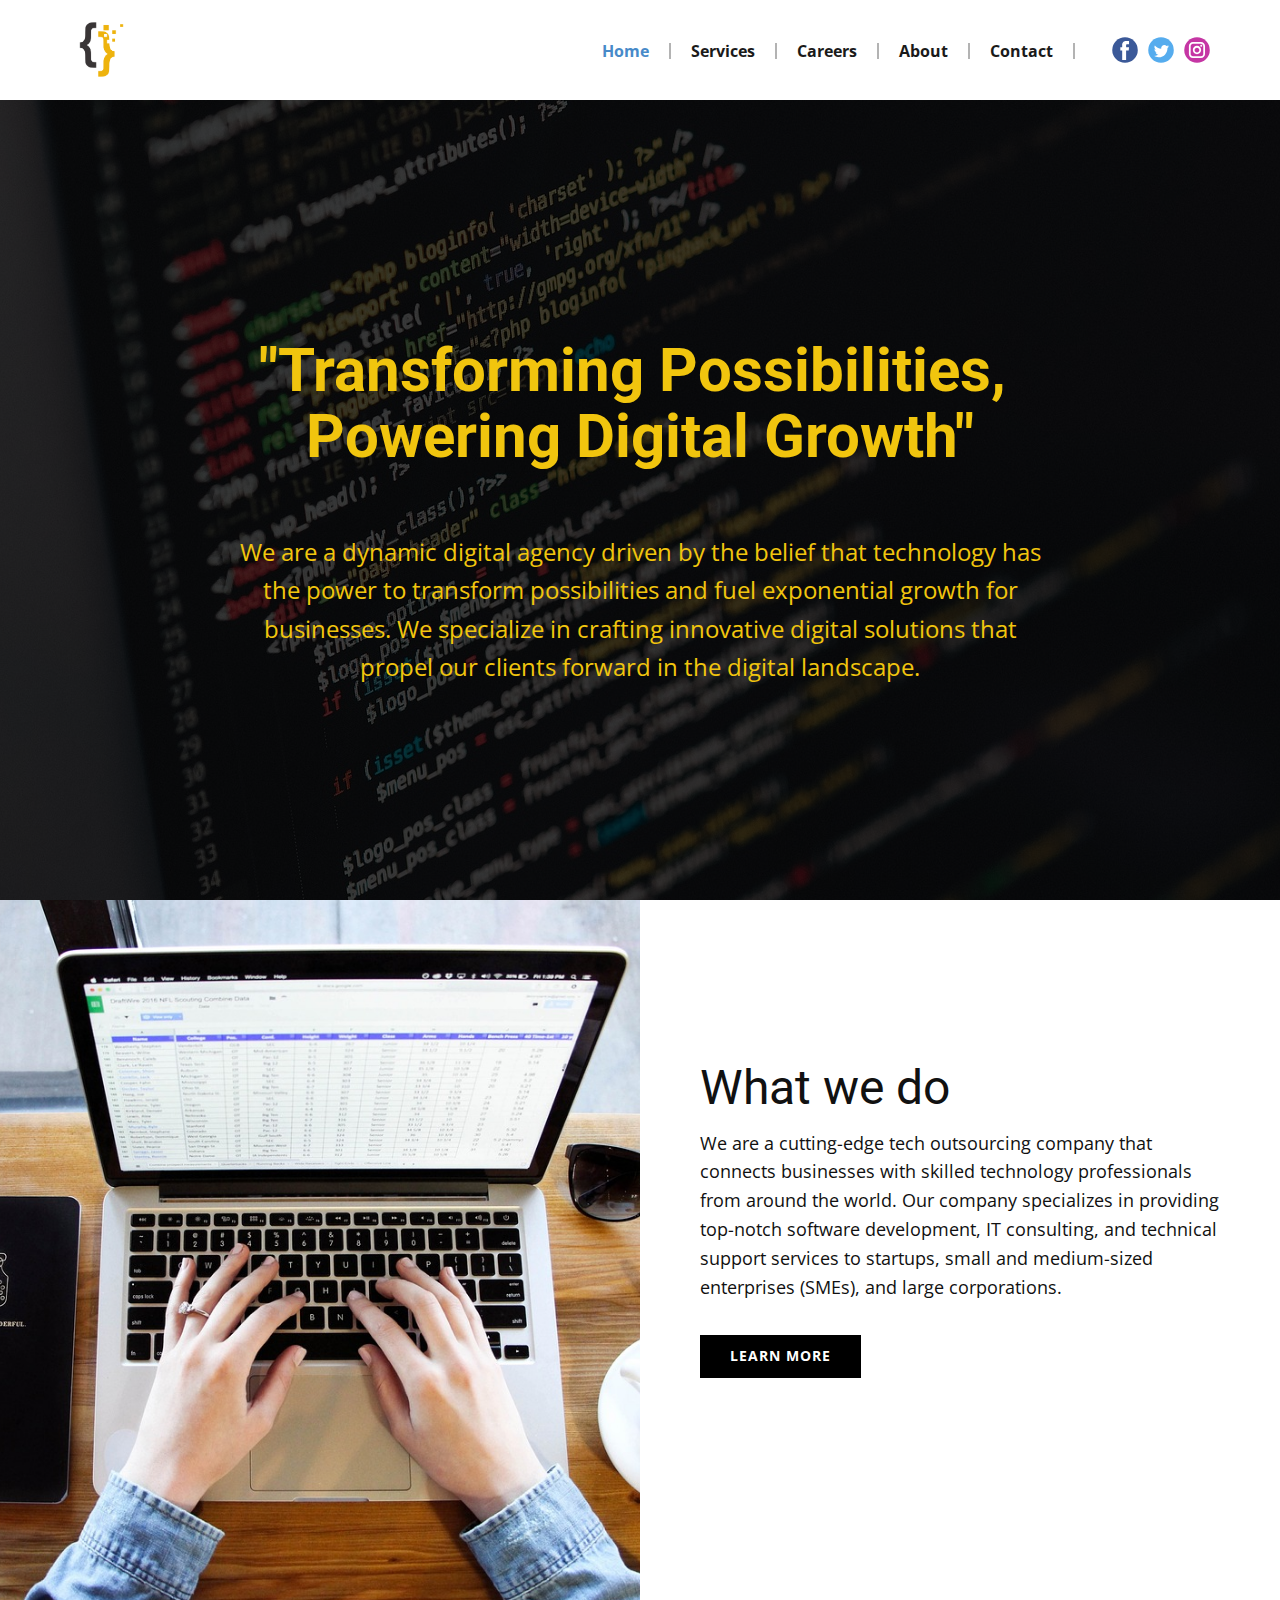
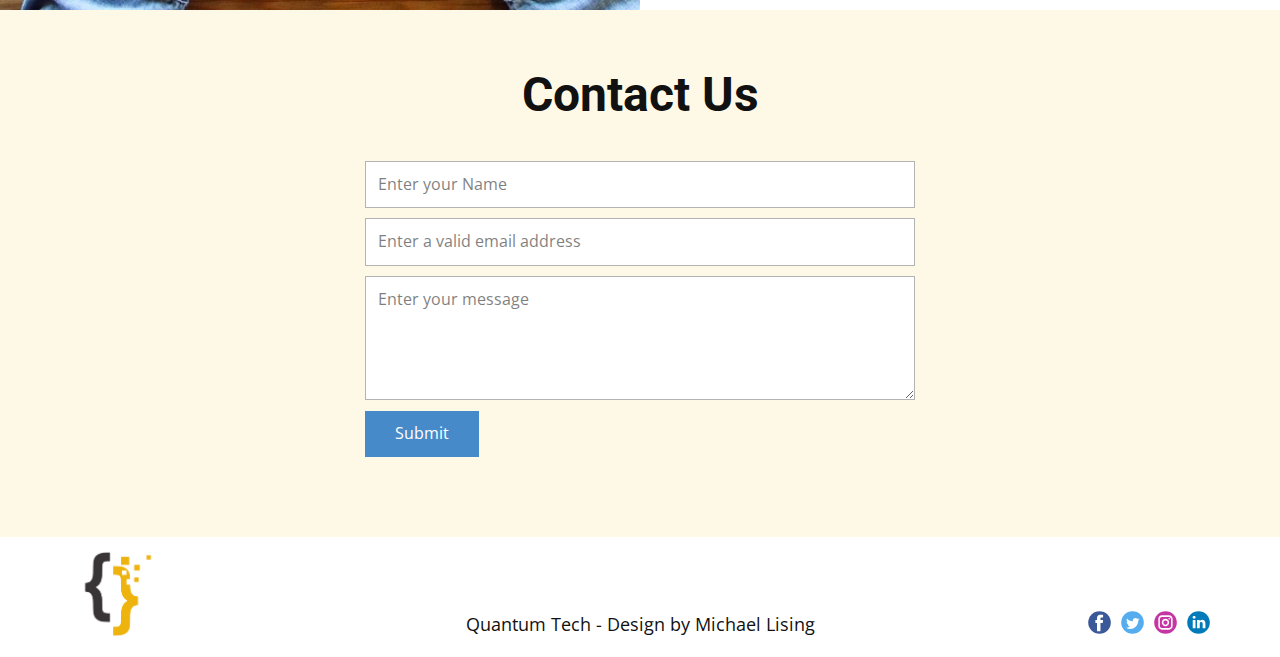
==== index.html @ d97027e6 "new file:   Services.html" ====
<!DOCTYPE html>
<html style="font-size: 16px;" lang="en"><head>
    <meta name="viewport" content="width=device-width, initial-scale=1.0">
    <meta charset="utf-8">
    <meta name="keywords" content="Portfolio">
    <meta name="description" content="​">
    <title>Home</title>
    <link rel="stylesheet" href="style.css" media="screen">
<link rel="stylesheet" href="Home.css" media="screen">
    <script class="u-script" type="text/javascript" src="jquery.js" defer=""></script>
    <script class="u-script" type="text/javascript" src="style.js" defer=""></script>
    <meta name="referrer" content="origin">
    <link id="u-theme-google-font" rel="stylesheet" href="https://fonts.googleapis.com/css?family=Roboto:100,100i,300,300i,400,400i,500,500i,700,700i,900,900i|Open+Sans:300,300i,400,400i,500,500i,600,600i,700,700i,800,800i">
    
    
    
    
    <script type="application/ld+json">{
		"@context": "http://schema.org",
		"@type": "Organization",
		"name": "",
		"logo": "images/QUANTUMTECHLOGO.png",
		"sameAs": []
}</script>
    <meta name="theme-color" content="#478ac9">
    <meta property="og:title" content="Home">
    <meta property="og:description" content="​">
    <meta property="og:type" content="website">
  <meta data-intl-tel-input-cdn-path="intlTelInput/"></head>
  <body data-home-page="Home.html" data-home-page-title="Home" class="u-body u-xl-mode" data-lang="en"><header class="u-align-center-sm u-align-center-xs u-clearfix u-header u-white u-header" id="sec-8bde"><div class="u-clearfix u-sheet u-sheet-1">
        <a href="#" class="u-image u-logo u-image-1" data-image-width="1563" data-image-height="1563">
          <img src="images/QUANTUMTECHLOGO.png" class="u-logo-image u-logo-image-1">
        </a>
        <div class="u-social-icons u-spacing-10 u-social-icons-1">
          <a class="u-social-url" title="facebook" target="_blank" href=""><span class="u-icon u-social-facebook u-social-icon u-icon-1"><svg class="u-svg-link" preserveAspectRatio="xMidYMin slice" viewBox="0 0 112 112" style=""><use xmlns:xlink="http://www.w3.org/1999/xlink" xlink:href="#svg-7f2d"></use></svg><svg class="u-svg-content" viewBox="0 0 112 112" x="0" y="0" id="svg-7f2d"><circle fill="currentColor" cx="56.1" cy="56.1" r="55"></circle><path fill="#FFFFFF" d="M73.5,31.6h-9.1c-1.4,0-3.6,0.8-3.6,3.9v8.5h12.6L72,58.3H60.8v40.8H43.9V58.3h-8V43.9h8v-9.2
      c0-6.7,3.1-17,17-17h12.5v13.9H73.5z"></path></svg></span>
          </a>
          <a class="u-social-url" title="twitter" target="_blank" href=""><span class="u-icon u-social-icon u-social-twitter u-icon-2"><svg class="u-svg-link" preserveAspectRatio="xMidYMin slice" viewBox="0 0 112 112" style=""><use xmlns:xlink="http://www.w3.org/1999/xlink" xlink:href="#svg-eabf"></use></svg><svg class="u-svg-content" viewBox="0 0 112 112" x="0" y="0" id="svg-eabf"><circle fill="currentColor" class="st0" cx="56.1" cy="56.1" r="55"></circle><path fill="#FFFFFF" d="M83.8,47.3c0,0.6,0,1.2,0,1.7c0,17.7-13.5,38.2-38.2,38.2C38,87.2,31,85,25,81.2c1,0.1,2.1,0.2,3.2,0.2
      c6.3,0,12.1-2.1,16.7-5.7c-5.9-0.1-10.8-4-12.5-9.3c0.8,0.2,1.7,0.2,2.5,0.2c1.2,0,2.4-0.2,3.5-0.5c-6.1-1.2-10.8-6.7-10.8-13.1
      c0-0.1,0-0.1,0-0.2c1.8,1,3.9,1.6,6.1,1.7c-3.6-2.4-6-6.5-6-11.2c0-2.5,0.7-4.8,1.8-6.7c6.6,8.1,16.5,13.5,27.6,14
      c-0.2-1-0.3-2-0.3-3.1c0-7.4,6-13.4,13.4-13.4c3.9,0,7.3,1.6,9.8,4.2c3.1-0.6,5.9-1.7,8.5-3.3c-1,3.1-3.1,5.8-5.9,7.4
      c2.7-0.3,5.3-1,7.7-2.1C88.7,43,86.4,45.4,83.8,47.3z"></path></svg></span>
          </a>
          <a class="u-social-url" title="instagram" target="_blank" href=""><span class="u-icon u-social-icon u-social-instagram u-icon-3"><svg class="u-svg-link" preserveAspectRatio="xMidYMin slice" viewBox="0 0 112 112" style=""><use xmlns:xlink="http://www.w3.org/1999/xlink" xlink:href="#svg-7147"></use></svg><svg class="u-svg-content" viewBox="0 0 112 112" x="0" y="0" id="svg-7147"><circle fill="currentColor" cx="56.1" cy="56.1" r="55"></circle><path fill="#FFFFFF" d="M55.9,38.2c-9.9,0-17.9,8-17.9,17.9C38,66,46,74,55.9,74c9.9,0,17.9-8,17.9-17.9C73.8,46.2,65.8,38.2,55.9,38.2
      z M55.9,66.4c-5.7,0-10.3-4.6-10.3-10.3c-0.1-5.7,4.6-10.3,10.3-10.3c5.7,0,10.3,4.6,10.3,10.3C66.2,61.8,61.6,66.4,55.9,66.4z"></path><path fill="#FFFFFF" d="M74.3,33.5c-2.3,0-4.2,1.9-4.2,4.2s1.9,4.2,4.2,4.2s4.2-1.9,4.2-4.2S76.6,33.5,74.3,33.5z"></path><path fill="#FFFFFF" d="M73.1,21.3H38.6c-9.7,0-17.5,7.9-17.5,17.5v34.5c0,9.7,7.9,17.6,17.5,17.6h34.5c9.7,0,17.5-7.9,17.5-17.5V38.8
      C90.6,29.1,82.7,21.3,73.1,21.3z M83,73.3c0,5.5-4.5,9.9-9.9,9.9H38.6c-5.5,0-9.9-4.5-9.9-9.9V38.8c0-5.5,4.5-9.9,9.9-9.9h34.5
      c5.5,0,9.9,4.5,9.9,9.9V73.3z"></path></svg></span>
          </a>
        </div>
        <nav class="u-align-left u-menu u-menu-one-level u-offcanvas u-menu-1">
          <div class="menu-collapse" style="font-size: 1rem; letter-spacing: 0px; font-weight: 700;">
            <a class="u-button-style u-custom-active-border-color u-custom-active-color u-custom-border u-custom-border-color u-custom-borders u-custom-hover-border-color u-custom-hover-color u-custom-left-right-menu-spacing u-custom-padding-bottom u-custom-text-active-color u-custom-text-color u-custom-text-hover-color u-custom-top-bottom-menu-spacing u-nav-link" href="#" style="padding: 0px; font-size: calc(1em + 0.125px);">
              <svg class="u-svg-link" preserveAspectRatio="xMidYMin slice" viewBox="0 0 302 302" style=""><use xmlns:xlink="http://www.w3.org/1999/xlink" xlink:href="#svg-8a8f"></use></svg>
              <svg xmlns="http://www.w3.org/2000/svg" xmlns:xlink="http://www.w3.org/1999/xlink" version="1.1" id="svg-8a8f" x="0px" y="0px" viewBox="0 0 302 302" style="enable-background:new 0 0 302 302;" xml:space="preserve" class="u-svg-content"><g><rect y="36" width="302" height="30"></rect><rect y="236" width="302" height="30"></rect><rect y="136" width="302" height="30"></rect>
</g><g></g><g></g><g></g><g></g><g></g><g></g><g></g><g></g><g></g><g></g><g></g><g></g><g></g><g></g><g></g></svg>
            </a>
          </div>
          <div class="u-custom-menu u-nav-container">
            <ul class="u-nav u-spacing-0 u-unstyled u-nav-1"><li class="u-nav-item"><a class="u-border-2 u-border-active-grey-30 u-border-grey-30 u-border-hover-grey-30 u-border-no-bottom u-border-no-left u-border-no-top u-button-style u-nav-link u-text-active-palette-1-base u-text-grey-90 u-text-hover-palette-1-base" href="Home.html" style="padding: 0px 20px;">Home</a>
</li><li class="u-nav-item"><a class="u-border-2 u-border-active-grey-30 u-border-grey-30 u-border-hover-grey-30 u-border-no-bottom u-border-no-left u-border-no-top u-button-style u-nav-link u-text-active-palette-1-base u-text-grey-90 u-text-hover-palette-1-base" href="Services.html" style="padding: 0px 20px;">Services</a>
</li><li class="u-nav-item"><a class="u-border-2 u-border-active-grey-30 u-border-grey-30 u-border-hover-grey-30 u-border-no-bottom u-border-no-left u-border-no-top u-button-style u-nav-link u-text-active-palette-1-base u-text-grey-90 u-text-hover-palette-1-base" href="Careers.html" style="padding: 0px 20px;">Careers</a>
</li><li class="u-nav-item"><a class="u-border-2 u-border-active-grey-30 u-border-grey-30 u-border-hover-grey-30 u-border-no-bottom u-border-no-left u-border-no-top u-button-style u-nav-link u-text-active-palette-1-base u-text-grey-90 u-text-hover-palette-1-base" href="About.html" style="padding: 0px 20px;">About</a>
</li><li class="u-nav-item"><a class="u-border-2 u-border-active-grey-30 u-border-grey-30 u-border-hover-grey-30 u-border-no-bottom u-border-no-left u-border-no-top u-button-style u-nav-link u-text-active-palette-1-base u-text-grey-90 u-text-hover-palette-1-base" href="Contact.html" style="padding: 0px 20px;">Contact</a>
</li></ul>
          </div>
          <div class="u-custom-menu u-nav-container-collapse">
            <div class="u-align-center u-black u-container-style u-inner-container-layout u-opacity u-opacity-95 u-sidenav">
              <div class="u-inner-container-layout u-sidenav-overflow">
                <div class="u-menu-close"></div>
                <ul class="u-align-center u-nav u-popupmenu-items u-unstyled u-nav-2"><li class="u-nav-item"><a class="u-button-style u-nav-link" href="Home.html">Home</a>
</li><li class="u-nav-item"><a class="u-button-style u-nav-link" href="Services.html">Services</a>
</li><li class="u-nav-item"><a class="u-button-style u-nav-link" href="Careers.html">Careers</a>
</li><li class="u-nav-item"><a class="u-button-style u-nav-link" href="About.html">About</a>
</li><li class="u-nav-item"><a class="u-button-style u-nav-link" href="Contact.html">Contact</a>
</li></ul>
              </div>
            </div>
            <div class="u-black u-menu-overlay u-opacity u-opacity-70"></div>
          </div>
        </nav>
      </div></header>
    <section class="skrollable u-align-center u-clearfix u-image u-shading u-section-1" src="" data-image-width="1280" data-image-height="854" id="sec-58f6">
      <div class="u-clearfix u-sheet u-sheet-1">
        <h1 class="u-text u-text-default u-text-palette-3-base u-title u-text-1"> "Transforming Possibilities,​&nbsp;<br>Powering Digital Growth"
        </h1>
        <p class="u-large-text u-text u-text-palette-3-base u-text-variant u-text-2"> We are a dynamic digital agency driven by the belief that technology has the power to transform possibilities and fuel exponential growth for businesses. We specialize in crafting innovative digital solutions that propel our clients forward in the digital landscape.</p>
      </div>
    </section>
    <section class="u-align-center u-clearfix u-grey-70 u-section-2" id="sec-4549">
      <div class="u-clearfix u-expanded-width u-gutter-0 u-layout-wrap u-layout-wrap-1">
        <div class="u-layout" style="">
          <div class="u-layout-row" style="">
            <div class="u-align-left u-container-style u-image u-layout-cell u-left-cell u-size-30 u-size-xs-60 u-image-1" src="" data-image-width="1280" data-image-height="782">
              <div class="u-container-layout u-valign-middle u-container-layout-1" src=""></div>
            </div>
            <div class="u-align-left u-container-style u-layout-cell u-right-cell u-size-30 u-size-xs-60 u-white u-layout-cell-2">
              <div class="u-container-layout u-container-layout-2">
                <h2 class="u-text u-text-default u-text-1"> What we do</h2>
                <p class="u-text u-text-2"> We are a cutting-edge tech outsourcing company that connects businesses with skilled technology professionals from around the world. Our company specializes in providing top-notch software development, IT consulting, and technical support services to startups, small and medium-sized enterprises (SMEs), and large corporations.</p>
                <a href="" class="u-black u-border-none u-btn u-button-style u-hover-grey-60 u-btn-1">learn more</a>
              </div>
            </div>
          </div>
        </div>
      </div>
    </section>
    <section class="u-align-center u-clearfix u-palette-3-light-3 u-section-3" id="sec-db03">
      <div class="u-clearfix u-sheet u-valign-middle u-sheet-1">
        <h2 class="u-text u-text-default u-text-1">Contact Us</h2>
        <div class="u-form u-form-1">
          <form action="https://forms.nicepagesrv.com/v2/form/process" class="u-clearfix u-form-spacing-10 u-form-vertical u-inner-form" style="padding: 10px" source="email" name="form">
            <div class="u-form-group u-form-name u-label-none">
              <label for="name-3b9a" class="u-label">Name</label>
              <input type="text" placeholder="Enter your Name" id="name-3b9a" name="name" class="u-input u-input-rectangle" required="">
            </div>
            <div class="u-form-email u-form-group u-label-none">
              <label for="email-3b9a" class="u-label">Email</label>
              <input type="email" placeholder="Enter a valid email address" id="email-3b9a" name="email" class="u-input u-input-rectangle" required="">
            </div>
            <div class="u-form-group u-form-message u-label-none">
              <label for="message-3b9a" class="u-label">Message</label>
              <textarea placeholder="Enter your message" rows="4" cols="50" id="message-3b9a" name="message" class="u-input u-input-rectangle" required=""></textarea>
            </div>
            <div class="u-align-left u-form-group u-form-submit">
              <a href="#" class="u-btn u-btn-submit u-button-style">Submit</a>
              <input type="submit" value="submit" class="u-form-control-hidden">
            </div>
            <div class="u-form-send-message u-form-send-success"> Thank you! Your message has been sent. </div>
            <div class="u-form-send-error u-form-send-message"> Unable to send your message. Please fix errors then try again. </div>
            <input type="hidden" value="" name="recaptchaResponse">
            <input type="hidden" name="formServices" value="31081bfa-abf3-c23a-f8b2-73b730aaa6de">
          </form>
        </div>
      </div>
    </section>
    
    
    <footer class="u-align-center-md u-align-center-sm u-align-center-xs u-clearfix u-footer u-white" id="sec-96db"><div class="u-clearfix u-sheet u-valign-middle u-sheet-1">
        <a href="#" class="u-image u-logo u-image-1" data-image-width="1563" data-image-height="1563">
          <img src="images/QUANTUMTECHLOGO.png" class="u-logo-image u-logo-image-1">
        </a>
        <div class="u-align-left u-social-icons u-spacing-10 u-social-icons-1">
          <a class="u-social-url" title="facebook" target="_blank" href=""><span class="u-icon u-social-facebook u-social-icon u-icon-1"><svg class="u-svg-link" preserveAspectRatio="xMidYMin slice" viewBox="0 0 112 112" style=""><use xmlns:xlink="http://www.w3.org/1999/xlink" xlink:href="#svg-a0bc"></use></svg><svg class="u-svg-content" viewBox="0 0 112 112" x="0" y="0" id="svg-a0bc"><circle fill="currentColor" cx="56.1" cy="56.1" r="55"></circle><path fill="#FFFFFF" d="M73.5,31.6h-9.1c-1.4,0-3.6,0.8-3.6,3.9v8.5h12.6L72,58.3H60.8v40.8H43.9V58.3h-8V43.9h8v-9.2
      c0-6.7,3.1-17,17-17h12.5v13.9H73.5z"></path></svg></span>
          </a>
          <a class="u-social-url" title="twitter" target="_blank" href=""><span class="u-icon u-social-icon u-social-twitter u-icon-2"><svg class="u-svg-link" preserveAspectRatio="xMidYMin slice" viewBox="0 0 112 112" style=""><use xmlns:xlink="http://www.w3.org/1999/xlink" xlink:href="#svg-f5e2"></use></svg><svg class="u-svg-content" viewBox="0 0 112 112" x="0" y="0" id="svg-f5e2"><circle fill="currentColor" class="st0" cx="56.1" cy="56.1" r="55"></circle><path fill="#FFFFFF" d="M83.8,47.3c0,0.6,0,1.2,0,1.7c0,17.7-13.5,38.2-38.2,38.2C38,87.2,31,85,25,81.2c1,0.1,2.1,0.2,3.2,0.2
      c6.3,0,12.1-2.1,16.7-5.7c-5.9-0.1-10.8-4-12.5-9.3c0.8,0.2,1.7,0.2,2.5,0.2c1.2,0,2.4-0.2,3.5-0.5c-6.1-1.2-10.8-6.7-10.8-13.1
      c0-0.1,0-0.1,0-0.2c1.8,1,3.9,1.6,6.1,1.7c-3.6-2.4-6-6.5-6-11.2c0-2.5,0.7-4.8,1.8-6.7c6.6,8.1,16.5,13.5,27.6,14
      c-0.2-1-0.3-2-0.3-3.1c0-7.4,6-13.4,13.4-13.4c3.9,0,7.3,1.6,9.8,4.2c3.1-0.6,5.9-1.7,8.5-3.3c-1,3.1-3.1,5.8-5.9,7.4
      c2.7-0.3,5.3-1,7.7-2.1C88.7,43,86.4,45.4,83.8,47.3z"></path></svg></span>
          </a>
          <a class="u-social-url" title="instagram" target="_blank" href=""><span class="u-icon u-social-icon u-social-instagram u-icon-3"><svg class="u-svg-link" preserveAspectRatio="xMidYMin slice" viewBox="0 0 112 112" style=""><use xmlns:xlink="http://www.w3.org/1999/xlink" xlink:href="#svg-a5f6"></use></svg><svg class="u-svg-content" viewBox="0 0 112 112" x="0" y="0" id="svg-a5f6"><circle fill="currentColor" cx="56.1" cy="56.1" r="55"></circle><path fill="#FFFFFF" d="M55.9,38.2c-9.9,0-17.9,8-17.9,17.9C38,66,46,74,55.9,74c9.9,0,17.9-8,17.9-17.9C73.8,46.2,65.8,38.2,55.9,38.2
      z M55.9,66.4c-5.7,0-10.3-4.6-10.3-10.3c-0.1-5.7,4.6-10.3,10.3-10.3c5.7,0,10.3,4.6,10.3,10.3C66.2,61.8,61.6,66.4,55.9,66.4z"></path><path fill="#FFFFFF" d="M74.3,33.5c-2.3,0-4.2,1.9-4.2,4.2s1.9,4.2,4.2,4.2s4.2-1.9,4.2-4.2S76.6,33.5,74.3,33.5z"></path><path fill="#FFFFFF" d="M73.1,21.3H38.6c-9.7,0-17.5,7.9-17.5,17.5v34.5c0,9.7,7.9,17.6,17.5,17.6h34.5c9.7,0,17.5-7.9,17.5-17.5V38.8
      C90.6,29.1,82.7,21.3,73.1,21.3z M83,73.3c0,5.5-4.5,9.9-9.9,9.9H38.6c-5.5,0-9.9-4.5-9.9-9.9V38.8c0-5.5,4.5-9.9,9.9-9.9h34.5
      c5.5,0,9.9,4.5,9.9,9.9V73.3z"></path></svg></span>
          </a>
          <a class="u-social-url" title="linkedin" target="_blank" href=""><span class="u-icon u-social-icon u-social-linkedin u-icon-4"><svg class="u-svg-link" preserveAspectRatio="xMidYMin slice" viewBox="0 0 112 112" style=""><use xmlns:xlink="http://www.w3.org/1999/xlink" xlink:href="#svg-1e1d"></use></svg><svg class="u-svg-content" viewBox="0 0 112 112" x="0" y="0" id="svg-1e1d"><circle fill="currentColor" cx="56.1" cy="56.1" r="55"></circle><path fill="#FFFFFF" d="M41.3,83.7H27.9V43.4h13.4V83.7z M34.6,37.9L34.6,37.9c-4.6,0-7.5-3.1-7.5-7c0-4,3-7,7.6-7s7.4,3,7.5,7
      C42.2,34.8,39.2,37.9,34.6,37.9z M89.6,83.7H76.2V62.2c0-5.4-1.9-9.1-6.8-9.1c-3.7,0-5.9,2.5-6.9,4.9c-0.4,0.9-0.4,2.1-0.4,3.3v22.5
      H48.7c0,0,0.2-36.5,0-40.3h13.4v5.7c1.8-2.7,5-6.7,12.1-6.7c8.8,0,15.4,5.8,15.4,18.1V83.7z"></path></svg></span>
          </a>
        </div>
        <p class="u-align-center-lg u-align-center-md u-align-center-xl u-text u-text-1">Quantum Tech - Design by Michael Lising</p>
      </div></footer>
  
</body></html>
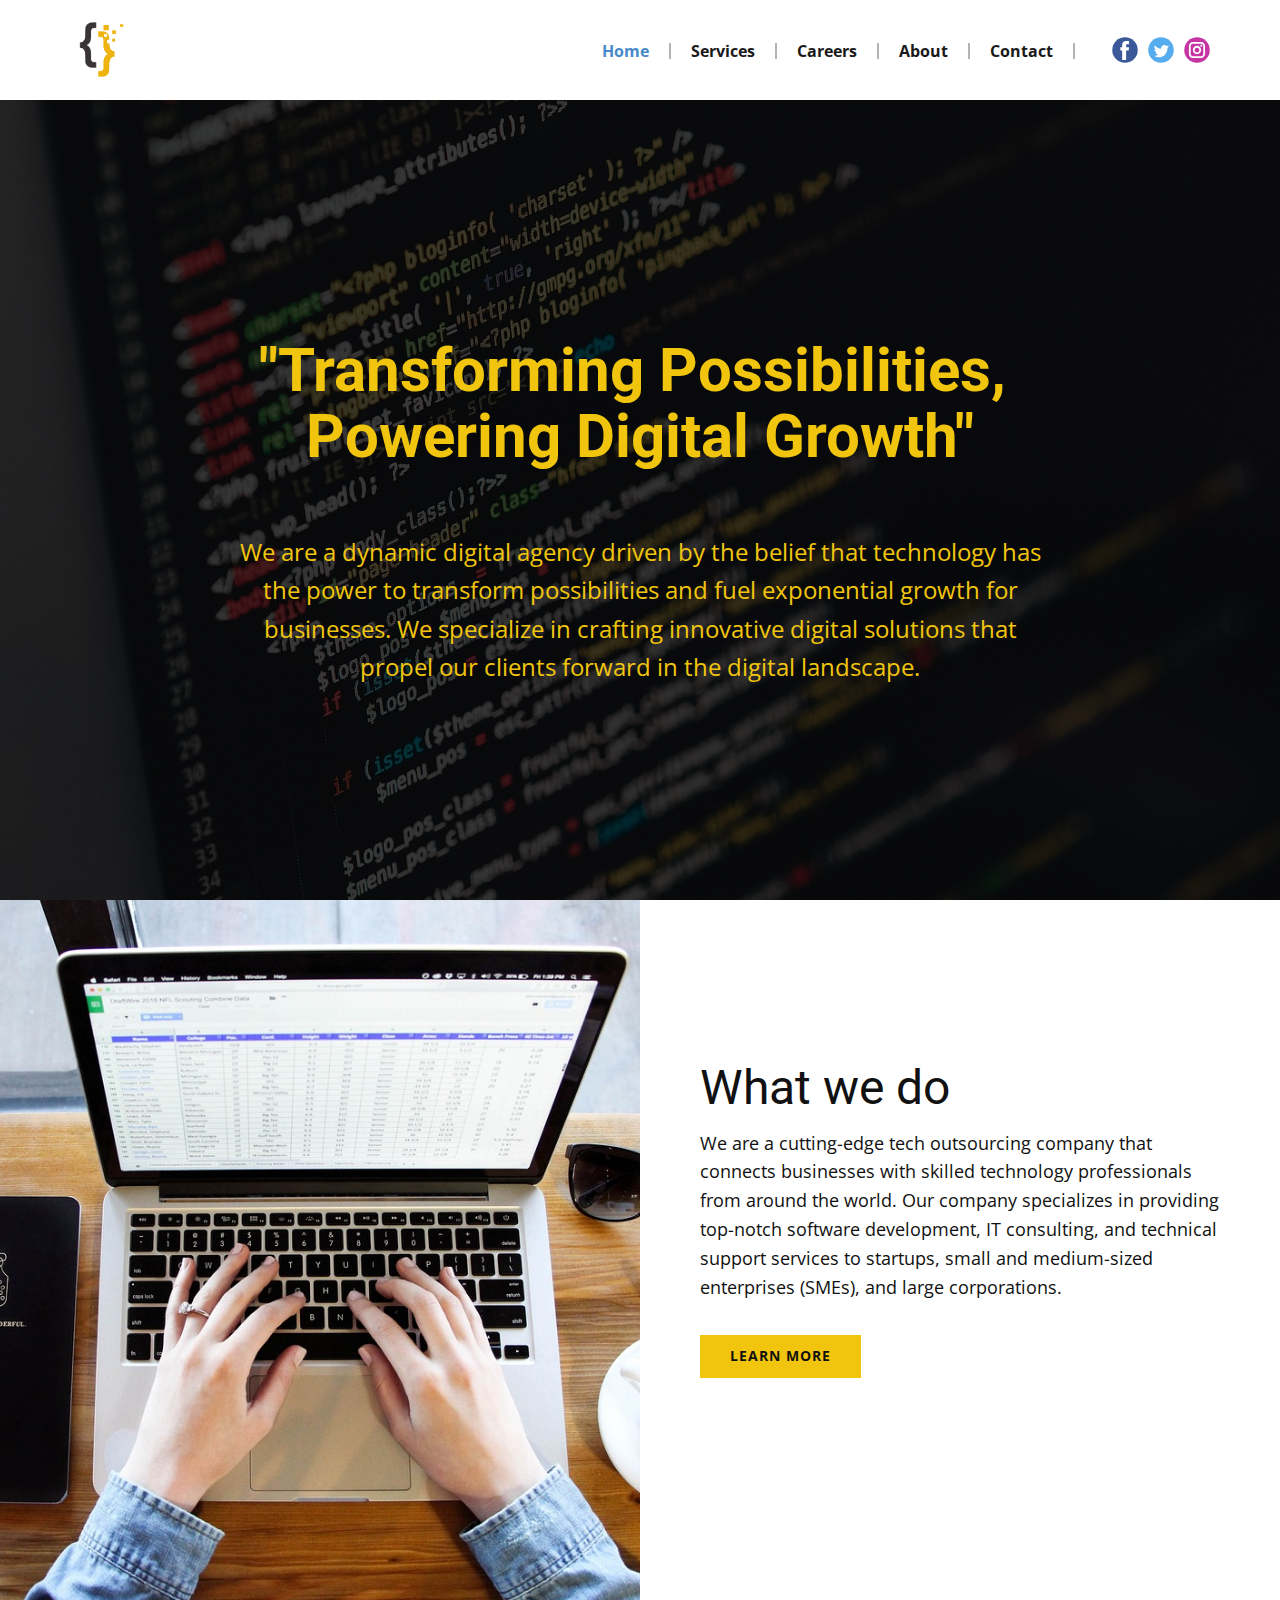
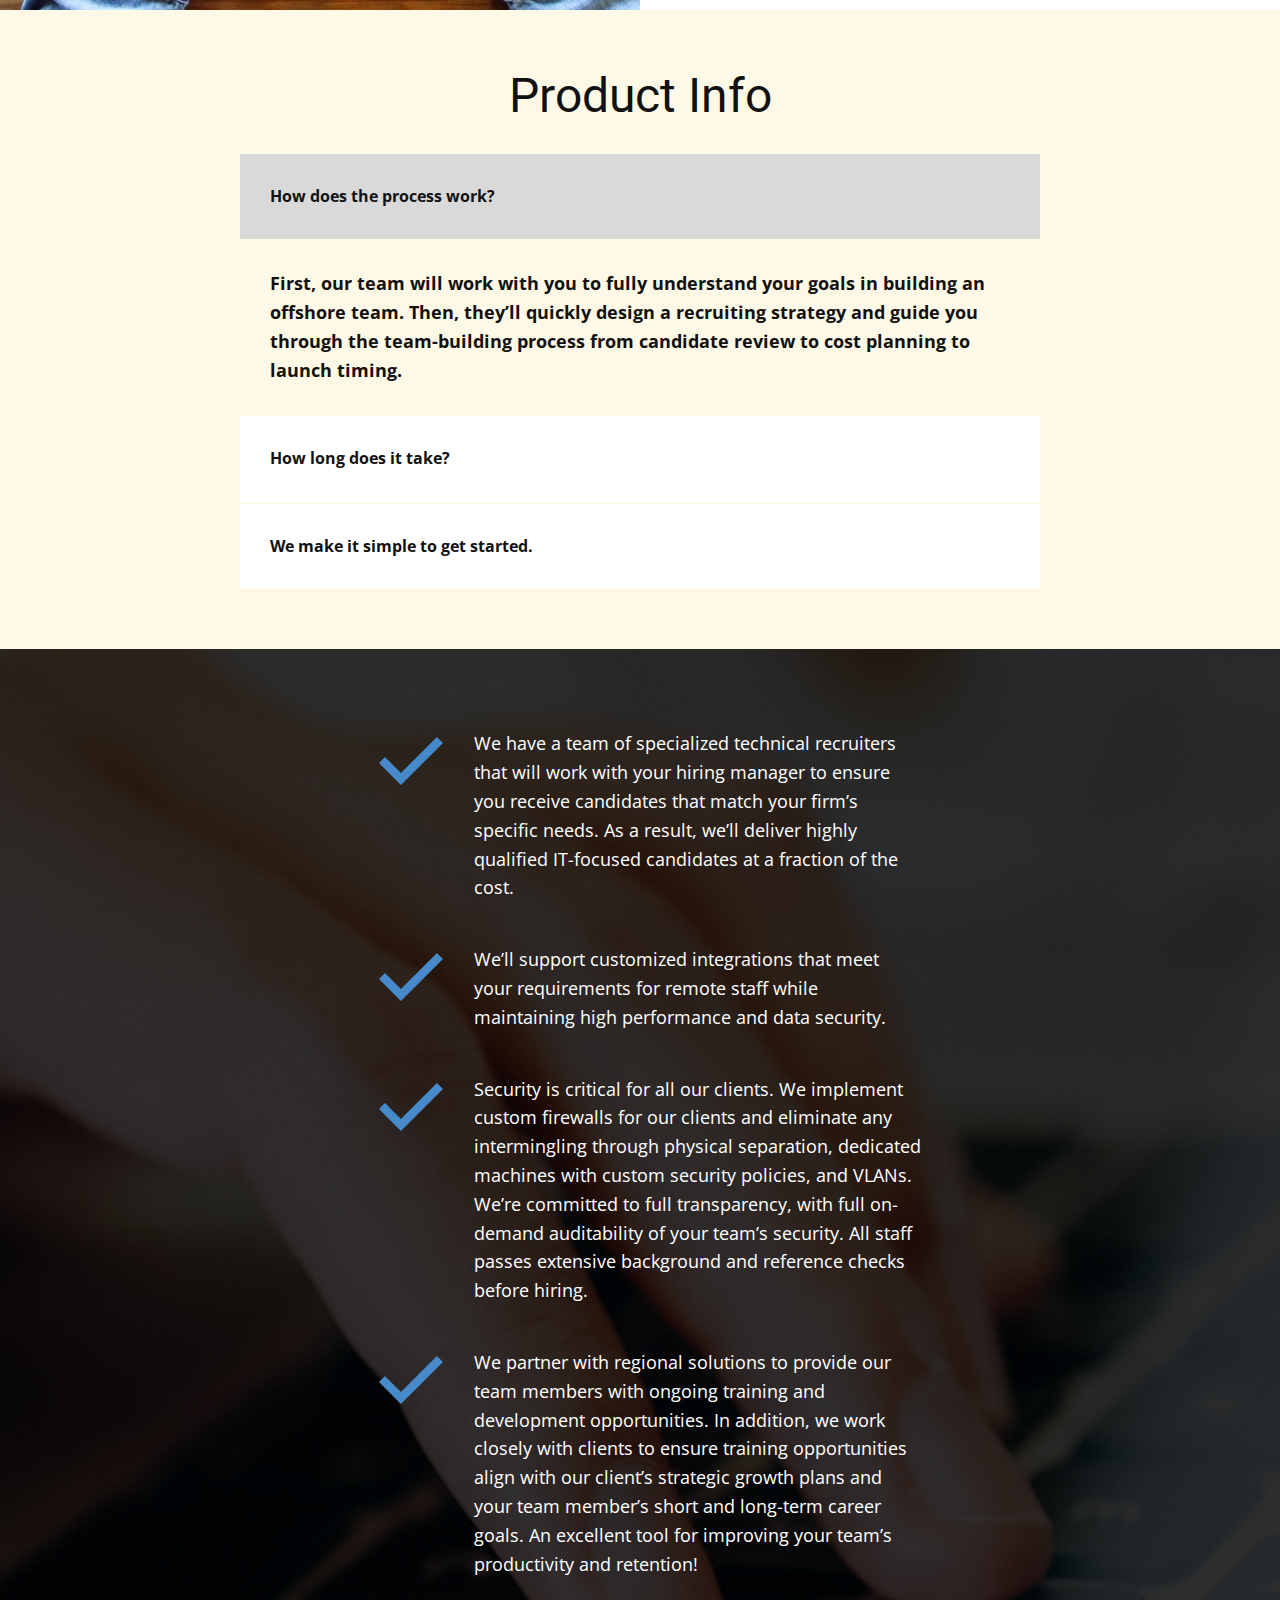
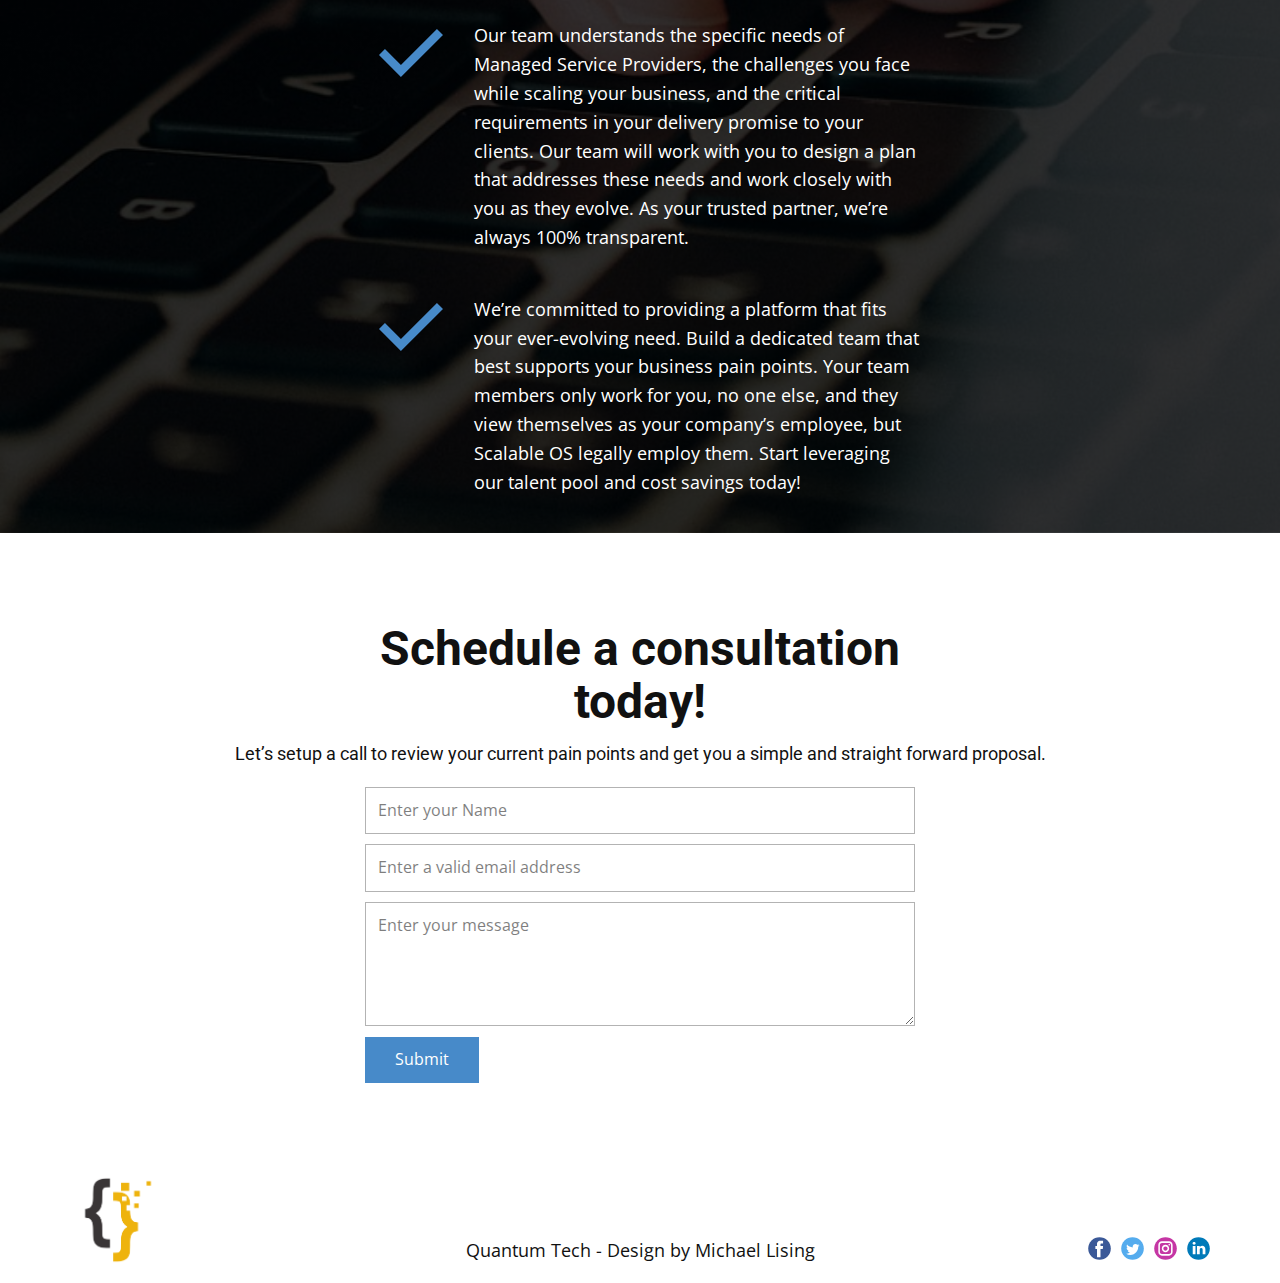
==== commit 351a7feb: "modified:   About.css 	modified:   About.html 	modified:   Contact.css 	modified:   Home.css 	delete" ====
--- a/index.html
+++ b/index.html
@@ -2,46 +2,52 @@
 <html style="font-size: 16px;" lang="en"><head>
     <meta name="viewport" content="width=device-width, initial-scale=1.0">
     <meta charset="utf-8">
-    <meta name="keywords" content="Portfolio">
-    <meta name="description" content="​">
     <title>Home</title>
     <link rel="stylesheet" href="style.css" media="screen">
 <link rel="stylesheet" href="Home.css" media="screen">
     <script class="u-script" type="text/javascript" src="jquery.js" defer=""></script>
-    <script class="u-script" type="text/javascript" src="style.js" defer=""></script>
-    <meta name="referrer" content="origin">
+    <script class="u-script" type="text/javascript" src="addon.js" defer=""></script>
     <link id="u-theme-google-font" rel="stylesheet" href="https://fonts.googleapis.com/css?family=Roboto:100,100i,300,300i,400,400i,500,500i,700,700i,900,900i|Open+Sans:300,300i,400,400i,500,500i,600,600i,700,700i,800,800i">
-    
-    
-    
-    
+
     <script type="application/ld+json">{
 		"@context": "http://schema.org",
 		"@type": "Organization",
 		"name": "",
 		"logo": "images/QUANTUMTECHLOGO.png",
-		"sameAs": []
+		"sameAs": [
+				"facebook.com",
+				"twitter.com",
+				"instagram.com",
+				"facebook.com",
+				"twitter.com",
+				"instagram.com",
+				"linkedin.com"
+		]
 }</script>
     <meta name="theme-color" content="#478ac9">
+    <meta name="twitter:site" content="@">
+    <meta name="twitter:card" content="summary_large_image">
+    <meta name="twitter:title" content="Home">
+    <meta name="twitter:description" content="">
     <meta property="og:title" content="Home">
     <meta property="og:description" content="​">
     <meta property="og:type" content="website">
   <meta data-intl-tel-input-cdn-path="intlTelInput/"></head>
   <body data-home-page="Home.html" data-home-page-title="Home" class="u-body u-xl-mode" data-lang="en"><header class="u-align-center-sm u-align-center-xs u-clearfix u-header u-white u-header" id="sec-8bde"><div class="u-clearfix u-sheet u-sheet-1">
-        <a href="#" class="u-image u-logo u-image-1" data-image-width="1563" data-image-height="1563">
+        <a href="https://nicepage.com" class="u-image u-logo u-image-1" data-image-width="1563" data-image-height="1563">
           <img src="images/QUANTUMTECHLOGO.png" class="u-logo-image u-logo-image-1">
         </a>
         <div class="u-social-icons u-spacing-10 u-social-icons-1">
-          <a class="u-social-url" title="facebook" target="_blank" href=""><span class="u-icon u-social-facebook u-social-icon u-icon-1"><svg class="u-svg-link" preserveAspectRatio="xMidYMin slice" viewBox="0 0 112 112" style=""><use xmlns:xlink="http://www.w3.org/1999/xlink" xlink:href="#svg-7f2d"></use></svg><svg class="u-svg-content" viewBox="0 0 112 112" x="0" y="0" id="svg-7f2d"><circle fill="currentColor" cx="56.1" cy="56.1" r="55"></circle><path fill="#FFFFFF" d="M73.5,31.6h-9.1c-1.4,0-3.6,0.8-3.6,3.9v8.5h12.6L72,58.3H60.8v40.8H43.9V58.3h-8V43.9h8v-9.2
+          <a class="u-social-url" title="facebook" target="_blank" href="facebook.com"><span class="u-icon u-social-facebook u-social-icon u-icon-1"><svg class="u-svg-link" preserveAspectRatio="xMidYMin slice" viewBox="0 0 112 112" style=""><use xmlns:xlink="http://www.w3.org/1999/xlink" xlink:href="#svg-7f2d"></use></svg><svg class="u-svg-content" viewBox="0 0 112 112" x="0" y="0" id="svg-7f2d"><circle fill="currentColor" cx="56.1" cy="56.1" r="55"></circle><path fill="#FFFFFF" d="M73.5,31.6h-9.1c-1.4,0-3.6,0.8-3.6,3.9v8.5h12.6L72,58.3H60.8v40.8H43.9V58.3h-8V43.9h8v-9.2
       c0-6.7,3.1-17,17-17h12.5v13.9H73.5z"></path></svg></span>
           </a>
-          <a class="u-social-url" title="twitter" target="_blank" href=""><span class="u-icon u-social-icon u-social-twitter u-icon-2"><svg class="u-svg-link" preserveAspectRatio="xMidYMin slice" viewBox="0 0 112 112" style=""><use xmlns:xlink="http://www.w3.org/1999/xlink" xlink:href="#svg-eabf"></use></svg><svg class="u-svg-content" viewBox="0 0 112 112" x="0" y="0" id="svg-eabf"><circle fill="currentColor" class="st0" cx="56.1" cy="56.1" r="55"></circle><path fill="#FFFFFF" d="M83.8,47.3c0,0.6,0,1.2,0,1.7c0,17.7-13.5,38.2-38.2,38.2C38,87.2,31,85,25,81.2c1,0.1,2.1,0.2,3.2,0.2
+          <a class="u-social-url" title="twitter" target="_blank" href="twitter.com"><span class="u-icon u-social-icon u-social-twitter u-icon-2"><svg class="u-svg-link" preserveAspectRatio="xMidYMin slice" viewBox="0 0 112 112" style=""><use xmlns:xlink="http://www.w3.org/1999/xlink" xlink:href="#svg-eabf"></use></svg><svg class="u-svg-content" viewBox="0 0 112 112" x="0" y="0" id="svg-eabf"><circle fill="currentColor" class="st0" cx="56.1" cy="56.1" r="55"></circle><path fill="#FFFFFF" d="M83.8,47.3c0,0.6,0,1.2,0,1.7c0,17.7-13.5,38.2-38.2,38.2C38,87.2,31,85,25,81.2c1,0.1,2.1,0.2,3.2,0.2
       c6.3,0,12.1-2.1,16.7-5.7c-5.9-0.1-10.8-4-12.5-9.3c0.8,0.2,1.7,0.2,2.5,0.2c1.2,0,2.4-0.2,3.5-0.5c-6.1-1.2-10.8-6.7-10.8-13.1
       c0-0.1,0-0.1,0-0.2c1.8,1,3.9,1.6,6.1,1.7c-3.6-2.4-6-6.5-6-11.2c0-2.5,0.7-4.8,1.8-6.7c6.6,8.1,16.5,13.5,27.6,14
       c-0.2-1-0.3-2-0.3-3.1c0-7.4,6-13.4,13.4-13.4c3.9,0,7.3,1.6,9.8,4.2c3.1-0.6,5.9-1.7,8.5-3.3c-1,3.1-3.1,5.8-5.9,7.4
       c2.7-0.3,5.3-1,7.7-2.1C88.7,43,86.4,45.4,83.8,47.3z"></path></svg></span>
           </a>
-          <a class="u-social-url" title="instagram" target="_blank" href=""><span class="u-icon u-social-icon u-social-instagram u-icon-3"><svg class="u-svg-link" preserveAspectRatio="xMidYMin slice" viewBox="0 0 112 112" style=""><use xmlns:xlink="http://www.w3.org/1999/xlink" xlink:href="#svg-7147"></use></svg><svg class="u-svg-content" viewBox="0 0 112 112" x="0" y="0" id="svg-7147"><circle fill="currentColor" cx="56.1" cy="56.1" r="55"></circle><path fill="#FFFFFF" d="M55.9,38.2c-9.9,0-17.9,8-17.9,17.9C38,66,46,74,55.9,74c9.9,0,17.9-8,17.9-17.9C73.8,46.2,65.8,38.2,55.9,38.2
+          <a class="u-social-url" title="instagram" target="_blank" href="instagram.com"><span class="u-icon u-social-icon u-social-instagram u-icon-3"><svg class="u-svg-link" preserveAspectRatio="xMidYMin slice" viewBox="0 0 112 112" style=""><use xmlns:xlink="http://www.w3.org/1999/xlink" xlink:href="#svg-7147"></use></svg><svg class="u-svg-content" viewBox="0 0 112 112" x="0" y="0" id="svg-7147"><circle fill="currentColor" cx="56.1" cy="56.1" r="55"></circle><path fill="#FFFFFF" d="M55.9,38.2c-9.9,0-17.9,8-17.9,17.9C38,66,46,74,55.9,74c9.9,0,17.9-8,17.9-17.9C73.8,46.2,65.8,38.2,55.9,38.2
       z M55.9,66.4c-5.7,0-10.3-4.6-10.3-10.3c-0.1-5.7,4.6-10.3,10.3-10.3c5.7,0,10.3,4.6,10.3,10.3C66.2,61.8,61.6,66.4,55.9,66.4z"></path><path fill="#FFFFFF" d="M74.3,33.5c-2.3,0-4.2,1.9-4.2,4.2s1.9,4.2,4.2,4.2s4.2-1.9,4.2-4.2S76.6,33.5,74.3,33.5z"></path><path fill="#FFFFFF" d="M73.1,21.3H38.6c-9.7,0-17.5,7.9-17.5,17.5v34.5c0,9.7,7.9,17.6,17.5,17.6h34.5c9.7,0,17.5-7.9,17.5-17.5V38.8
       C90.6,29.1,82.7,21.3,73.1,21.3z M83,73.3c0,5.5-4.5,9.9-9.9,9.9H38.6c-5.5,0-9.9-4.5-9.9-9.9V38.8c0-5.5,4.5-9.9,9.9-9.9h34.5
       c5.5,0,9.9,4.5,9.9,9.9V73.3z"></path></svg></span>
@@ -97,16 +103,121 @@
               <div class="u-container-layout u-container-layout-2">
                 <h2 class="u-text u-text-default u-text-1"> What we do</h2>
                 <p class="u-text u-text-2"> We are a cutting-edge tech outsourcing company that connects businesses with skilled technology professionals from around the world. Our company specializes in providing top-notch software development, IT consulting, and technical support services to startups, small and medium-sized enterprises (SMEs), and large corporations.</p>
-                <a href="" class="u-black u-border-none u-btn u-button-style u-hover-grey-60 u-btn-1">learn more</a>
-              </div>
-            </div>
-          </div>
-        </div>
-      </div>
-    </section>
-    <section class="u-align-center u-clearfix u-palette-3-light-3 u-section-3" id="sec-db03">
+                <a href="Services.html" class="u-border-none u-btn u-button-style u-hover-grey-60 u-palette-3-base u-btn-1">learn more</a>
+              </div>
+            </div>
+          </div>
+        </div>
+      </div>
+    </section>
+    <section class="u-align-center u-clearfix u-palette-3-light-3 u-section-3" id="sec-3312">
       <div class="u-clearfix u-sheet u-valign-middle u-sheet-1">
-        <h2 class="u-text u-text-default u-text-1">Contact Us</h2>
+        <h2 class="u-text u-text-default u-text-1">Product Info</h2>
+        <div class="u-accordion u-spacing-2 u-accordion-1">
+          <div class="u-accordion-item">
+            <a class="active u-accordion-link u-active-grey-15 u-button-style u-white u-accordion-link-1" id="link-accordion-7c0e" aria-controls="accordion-7c0e" aria-selected="true">
+              <span class="u-accordion-link-text">How does the process work?</span><span class="u-accordion-link-icon u-accordion-link-icon-hidden u-icon u-icon-circle u-text-palette-1-base u-icon-1"><svg class="u-svg-link" preserveAspectRatio="xMidYMin slice" viewBox="0 0 16 16" style=""><use xmlns:xlink="http://www.w3.org/1999/xlink" xlink:href="#svg-3277"></use></svg><svg class="u-svg-content" viewBox="0 0 16 16" x="0px" y="0px" id="svg-3277"><path d="M8,10.7L1.6,5.3c-0.4-0.4-1-0.4-1.3,0c-0.4,0.4-0.4,0.9,0,1.3l7.2,6.1c0.1,0.1,0.4,0.2,0.6,0.2s0.4-0.1,0.6-0.2l7.1-6
+	c0.4-0.4,0.4-0.9,0-1.3c-0.4-0.4-1-0.4-1.3,0L8,10.7z"></path></svg></span>
+            </a>
+            <div class="u-accordion-active u-accordion-pane u-align-left u-container-style u-accordion-pane-1" id="accordion-7c0e" aria-labelledby="link-accordion-7c0e">
+              <div class="u-container-layout u-container-layout-1">
+                <p class="u-text u-text-2"> First, our team will work with you to fully understand your goals in building an offshore team. Then, they’ll quickly design a recruiting strategy and guide you through the team-building process from candidate review to cost planning to launch timing.</p>
+              </div>
+            </div>
+          </div>
+          <div class="u-accordion-item">
+            <a class="u-accordion-link u-active-grey-15 u-button-style u-white u-accordion-link-2" id="link-accordion-05cb" aria-controls="accordion-05cb" aria-selected="false">
+              <span class="u-accordion-link-text">How long does it take?</span><span class="u-accordion-link-icon u-accordion-link-icon-hidden u-icon u-icon-circle u-text-palette-1-base u-icon-2"><svg class="u-svg-link" preserveAspectRatio="xMidYMin slice" viewBox="0 0 16 16" style=""><use xmlns:xlink="http://www.w3.org/1999/xlink" xlink:href="#svg-9e64"></use></svg><svg class="u-svg-content" viewBox="0 0 16 16" x="0px" y="0px" id="svg-9e64"><path d="M8,10.7L1.6,5.3c-0.4-0.4-1-0.4-1.3,0c-0.4,0.4-0.4,0.9,0,1.3l7.2,6.1c0.1,0.1,0.4,0.2,0.6,0.2s0.4-0.1,0.6-0.2l7.1-6
+	c0.4-0.4,0.4-0.9,0-1.3c-0.4-0.4-1-0.4-1.3,0L8,10.7z"></path></svg></span>
+            </a>
+            <div class="u-accordion-pane u-container-style u-accordion-pane-2" id="accordion-05cb" aria-labelledby="link-accordion-05cb">
+              <div class="u-container-layout u-valign-top u-container-layout-2">
+                <p class="u-text u-text-3">
+                  <span style="font-weight: 700;">Our recruitment team typically takes 7 to 14 days to present you with a shortlist of top candidates.Once you’ve selected your top candidate, they’ll likely need to give 2 to 4 weeks notice to their existing employers. Sometimes candidates are available to start right away. Our clients should expect a 30 to 45 day turnaround from the day we start our process to when their employee is ready for their first day of work.</span>
+                  <br>
+                </p>
+              </div>
+            </div>
+          </div>
+          <div class="u-accordion-item">
+            <a class="u-accordion-link u-active-grey-15 u-button-style u-white u-accordion-link-3" id="link-accordion-a6bb" aria-controls="accordion-a6bb" aria-selected="false">
+              <span class="u-accordion-link-text">We make it simple to get started.<span style="font-weight: 700;"></span>
+              </span><span class="u-accordion-link-icon u-accordion-link-icon-hidden u-icon u-icon-circle u-text-palette-1-base u-icon-3"><svg class="u-svg-link" preserveAspectRatio="xMidYMin slice" viewBox="0 0 16 16" style=""><use xmlns:xlink="http://www.w3.org/1999/xlink" xlink:href="#svg-7026"></use></svg><svg class="u-svg-content" viewBox="0 0 16 16" x="0px" y="0px" id="svg-7026"><path d="M8,10.7L1.6,5.3c-0.4-0.4-1-0.4-1.3,0c-0.4,0.4-0.4,0.9,0,1.3l7.2,6.1c0.1,0.1,0.4,0.2,0.6,0.2s0.4-0.1,0.6-0.2l7.1-6
+	c0.4-0.4,0.4-0.9,0-1.3c-0.4-0.4-1-0.4-1.3,0L8,10.7z"></path></svg></span>
+            </a>
+            <div class="u-accordion-pane u-container-style u-accordion-pane-3" id="accordion-a6bb" aria-labelledby="link-accordion-a6bb">
+              <div class="u-container-layout u-valign-top u-container-layout-3">
+                <p class="u-text u-text-4">
+                  <span style="font-weight: 700;">We have an in-depth understanding of what MSPs need in an offshore solution, and we’ve designed our processes to make launching your team as simple, efficient, and straightforward as possible. There are no launch or setup fees and no minimum commitments. Start to build a team that fits your specific needs.</span>
+                  <br>
+                </p>
+              </div>
+            </div>
+          </div>
+        </div>
+      </div>
+    </section>
+    <section class="u-clearfix u-image u-shading u-section-4" id="sec-c175" data-image-width="1280" data-image-height="853">
+      <div class="u-clearfix u-sheet u-sheet-1">
+        <div class="u-list u-list-1">
+          <div class="u-repeater u-repeater-1">
+            <div class="u-container-style u-list-item u-repeater-item">
+              <div class="u-container-layout u-similar-container u-container-layout-1"><span class="u-icon u-icon-circle u-text-palette-1-base u-icon-1"><svg class="u-svg-link" preserveAspectRatio="xMidYMin slice" viewBox="0 0 515.556 515.556" style=""><use xmlns:xlink="http://www.w3.org/1999/xlink" xlink:href="#svg-c61f"></use></svg><svg class="u-svg-content" viewBox="0 0 515.556 515.556" id="svg-c61f"><path d="m0 274.226 176.549 176.886 339.007-338.672-48.67-47.997-290.337 290-128.553-128.552z"></path></svg>
+            
+            
+          </span>
+                <p class="u-text u-text-1">We have a team of specialized technical recruiters that will work with your hiring manager to ensure you receive candidates that match your firm’s specific needs. As a result, we’ll deliver highly qualified IT-focused candidates at a fraction of the cost.<br>
+                </p>
+              </div>
+            </div>
+            <div class="u-container-style u-list-item u-repeater-item">
+              <div class="u-container-layout u-similar-container u-container-layout-2"><span class="u-icon u-icon-circle u-text-palette-1-base u-icon-2"><svg class="u-svg-link" preserveAspectRatio="xMidYMin slice" viewBox="0 0 515.556 515.556" style=""><use xmlns:xlink="http://www.w3.org/1999/xlink" xlink:href="#svg-c01f"></use></svg><svg class="u-svg-content" viewBox="0 0 515.556 515.556" id="svg-c01f"><path d="m0 274.226 176.549 176.886 339.007-338.672-48.67-47.997-290.337 290-128.553-128.552z"></path></svg>
+            
+            
+          </span>
+                <p class="u-text u-text-2"> We’ll support customized integrations that meet your requirements for remote staff while maintaining high performance and data security.</p>
+              </div>
+            </div>
+            <div class="u-container-style u-list-item u-repeater-item">
+              <div class="u-container-layout u-similar-container u-container-layout-3"><span class="u-icon u-icon-circle u-text-palette-1-base u-icon-3"><svg class="u-svg-link" preserveAspectRatio="xMidYMin slice" viewBox="0 0 515.556 515.556" style=""><use xmlns:xlink="http://www.w3.org/1999/xlink" xlink:href="#svg-725f"></use></svg><svg class="u-svg-content" viewBox="0 0 515.556 515.556" id="svg-725f"><path d="m0 274.226 176.549 176.886 339.007-338.672-48.67-47.997-290.337 290-128.553-128.552z"></path></svg>
+            
+            
+          </span>
+                <p class="u-text u-text-3"> Security is critical for all our clients. We implement custom firewalls for our clients and eliminate any intermingling through physical separation, dedicated machines with custom security policies, and VLANs. We’re committed to full transparency, with full on-demand auditability of your team’s security. All staff passes extensive background and reference checks before hiring.</p>
+              </div>
+            </div>
+            <div class="u-container-style u-list-item u-repeater-item">
+              <div class="u-container-layout u-similar-container u-container-layout-4"><span class="u-icon u-icon-circle u-text-palette-1-base u-icon-4"><svg class="u-svg-link" preserveAspectRatio="xMidYMin slice" viewBox="0 0 515.556 515.556" style=""><use xmlns:xlink="http://www.w3.org/1999/xlink" xlink:href="#svg-725f"></use></svg><svg class="u-svg-content" viewBox="0 0 515.556 515.556" id="svg-725f"><path d="m0 274.226 176.549 176.886 339.007-338.672-48.67-47.997-290.337 290-128.553-128.552z"></path></svg>
+            
+            
+          </span>
+                <p class="u-text u-text-4"> We partner with regional solutions to provide our team members with ongoing training and development opportunities. In addition, we work closely with clients to ensure training opportunities align with our client’s strategic growth plans and your team member’s short and long-term career goals. An excellent tool for improving your team’s productivity and retention!</p>
+              </div>
+            </div>
+            <div class="u-container-style u-list-item u-repeater-item">
+              <div class="u-container-layout u-similar-container u-container-layout-5"><span class="u-icon u-icon-circle u-text-palette-1-base u-icon-5"><svg class="u-svg-link" preserveAspectRatio="xMidYMin slice" viewBox="0 0 515.556 515.556" style=""><use xmlns:xlink="http://www.w3.org/1999/xlink" xlink:href="#svg-725f"></use></svg><svg class="u-svg-content" viewBox="0 0 515.556 515.556" id="svg-725f"><path d="m0 274.226 176.549 176.886 339.007-338.672-48.67-47.997-290.337 290-128.553-128.552z"></path></svg>
+            
+            
+          </span>
+                <p class="u-text u-text-5"> Our team understands the specific needs of Managed Service Providers, the challenges you face while scaling your business, and the critical requirements in your delivery promise to your clients. Our team will work with you to design a plan that addresses these needs and work closely with you as they evolve. As your trusted partner, we’re always 100% transparent.</p>
+              </div>
+            </div>
+            <div class="u-container-style u-list-item u-repeater-item">
+              <div class="u-container-layout u-similar-container u-container-layout-6"><span class="u-icon u-icon-circle u-text-palette-1-base u-icon-6"><svg class="u-svg-link" preserveAspectRatio="xMidYMin slice" viewBox="0 0 515.556 515.556" style=""><use xmlns:xlink="http://www.w3.org/1999/xlink" xlink:href="#svg-725f"></use></svg><svg class="u-svg-content" viewBox="0 0 515.556 515.556" id="svg-725f"><path d="m0 274.226 176.549 176.886 339.007-338.672-48.67-47.997-290.337 290-128.553-128.552z"></path></svg>
+            
+            
+          </span>
+                <p class="u-text u-text-6"> We’re committed to providing a platform that fits your ever-evolving need. Build a dedicated team that best supports your business pain points. Your team members only work for you, no one else, and they view themselves as your company’s employee, but Scalable OS legally employ them. Start leveraging our talent pool and cost savings today!</p>
+              </div>
+            </div>
+          </div>
+        </div>
+      </div>
+    </section>
+    <section class="u-align-center u-clearfix u-white u-section-5" id="sec-db03">
+      <div class="u-clearfix u-sheet u-sheet-1">
+        <h2 class="u-text u-text-1">Schedule a consultation today!</h2>
+        <h6 class="u-text u-text-default u-text-2"> Let’s setup a call to review your current pain points and get you a simple and straight forward proposal.</h6>
         <div class="u-form u-form-1">
           <form action="https://forms.nicepagesrv.com/v2/form/process" class="u-clearfix u-form-spacing-10 u-form-vertical u-inner-form" style="padding: 10px" source="email" name="form">
             <div class="u-form-group u-form-name u-label-none">
@@ -136,25 +247,25 @@
     
     
     <footer class="u-align-center-md u-align-center-sm u-align-center-xs u-clearfix u-footer u-white" id="sec-96db"><div class="u-clearfix u-sheet u-valign-middle u-sheet-1">
-        <a href="#" class="u-image u-logo u-image-1" data-image-width="1563" data-image-height="1563">
+        <a href="https://nicepage.com" class="u-image u-logo u-image-1" data-image-width="1563" data-image-height="1563">
           <img src="images/QUANTUMTECHLOGO.png" class="u-logo-image u-logo-image-1">
         </a>
         <div class="u-align-left u-social-icons u-spacing-10 u-social-icons-1">
-          <a class="u-social-url" title="facebook" target="_blank" href=""><span class="u-icon u-social-facebook u-social-icon u-icon-1"><svg class="u-svg-link" preserveAspectRatio="xMidYMin slice" viewBox="0 0 112 112" style=""><use xmlns:xlink="http://www.w3.org/1999/xlink" xlink:href="#svg-a0bc"></use></svg><svg class="u-svg-content" viewBox="0 0 112 112" x="0" y="0" id="svg-a0bc"><circle fill="currentColor" cx="56.1" cy="56.1" r="55"></circle><path fill="#FFFFFF" d="M73.5,31.6h-9.1c-1.4,0-3.6,0.8-3.6,3.9v8.5h12.6L72,58.3H60.8v40.8H43.9V58.3h-8V43.9h8v-9.2
+          <a class="u-social-url" title="facebook" target="_blank" href="facebook.com"><span class="u-icon u-social-facebook u-social-icon u-icon-1"><svg class="u-svg-link" preserveAspectRatio="xMidYMin slice" viewBox="0 0 112 112" style=""><use xmlns:xlink="http://www.w3.org/1999/xlink" xlink:href="#svg-a0bc"></use></svg><svg class="u-svg-content" viewBox="0 0 112 112" x="0" y="0" id="svg-a0bc"><circle fill="currentColor" cx="56.1" cy="56.1" r="55"></circle><path fill="#FFFFFF" d="M73.5,31.6h-9.1c-1.4,0-3.6,0.8-3.6,3.9v8.5h12.6L72,58.3H60.8v40.8H43.9V58.3h-8V43.9h8v-9.2
       c0-6.7,3.1-17,17-17h12.5v13.9H73.5z"></path></svg></span>
           </a>
-          <a class="u-social-url" title="twitter" target="_blank" href=""><span class="u-icon u-social-icon u-social-twitter u-icon-2"><svg class="u-svg-link" preserveAspectRatio="xMidYMin slice" viewBox="0 0 112 112" style=""><use xmlns:xlink="http://www.w3.org/1999/xlink" xlink:href="#svg-f5e2"></use></svg><svg class="u-svg-content" viewBox="0 0 112 112" x="0" y="0" id="svg-f5e2"><circle fill="currentColor" class="st0" cx="56.1" cy="56.1" r="55"></circle><path fill="#FFFFFF" d="M83.8,47.3c0,0.6,0,1.2,0,1.7c0,17.7-13.5,38.2-38.2,38.2C38,87.2,31,85,25,81.2c1,0.1,2.1,0.2,3.2,0.2
+          <a class="u-social-url" title="twitter" target="_blank" href="twitter.com"><span class="u-icon u-social-icon u-social-twitter u-icon-2"><svg class="u-svg-link" preserveAspectRatio="xMidYMin slice" viewBox="0 0 112 112" style=""><use xmlns:xlink="http://www.w3.org/1999/xlink" xlink:href="#svg-f5e2"></use></svg><svg class="u-svg-content" viewBox="0 0 112 112" x="0" y="0" id="svg-f5e2"><circle fill="currentColor" class="st0" cx="56.1" cy="56.1" r="55"></circle><path fill="#FFFFFF" d="M83.8,47.3c0,0.6,0,1.2,0,1.7c0,17.7-13.5,38.2-38.2,38.2C38,87.2,31,85,25,81.2c1,0.1,2.1,0.2,3.2,0.2
       c6.3,0,12.1-2.1,16.7-5.7c-5.9-0.1-10.8-4-12.5-9.3c0.8,0.2,1.7,0.2,2.5,0.2c1.2,0,2.4-0.2,3.5-0.5c-6.1-1.2-10.8-6.7-10.8-13.1
       c0-0.1,0-0.1,0-0.2c1.8,1,3.9,1.6,6.1,1.7c-3.6-2.4-6-6.5-6-11.2c0-2.5,0.7-4.8,1.8-6.7c6.6,8.1,16.5,13.5,27.6,14
       c-0.2-1-0.3-2-0.3-3.1c0-7.4,6-13.4,13.4-13.4c3.9,0,7.3,1.6,9.8,4.2c3.1-0.6,5.9-1.7,8.5-3.3c-1,3.1-3.1,5.8-5.9,7.4
       c2.7-0.3,5.3-1,7.7-2.1C88.7,43,86.4,45.4,83.8,47.3z"></path></svg></span>
           </a>
-          <a class="u-social-url" title="instagram" target="_blank" href=""><span class="u-icon u-social-icon u-social-instagram u-icon-3"><svg class="u-svg-link" preserveAspectRatio="xMidYMin slice" viewBox="0 0 112 112" style=""><use xmlns:xlink="http://www.w3.org/1999/xlink" xlink:href="#svg-a5f6"></use></svg><svg class="u-svg-content" viewBox="0 0 112 112" x="0" y="0" id="svg-a5f6"><circle fill="currentColor" cx="56.1" cy="56.1" r="55"></circle><path fill="#FFFFFF" d="M55.9,38.2c-9.9,0-17.9,8-17.9,17.9C38,66,46,74,55.9,74c9.9,0,17.9-8,17.9-17.9C73.8,46.2,65.8,38.2,55.9,38.2
+          <a class="u-social-url" title="instagram" target="_blank" href="instagram.com"><span class="u-icon u-social-icon u-social-instagram u-icon-3"><svg class="u-svg-link" preserveAspectRatio="xMidYMin slice" viewBox="0 0 112 112" style=""><use xmlns:xlink="http://www.w3.org/1999/xlink" xlink:href="#svg-a5f6"></use></svg><svg class="u-svg-content" viewBox="0 0 112 112" x="0" y="0" id="svg-a5f6"><circle fill="currentColor" cx="56.1" cy="56.1" r="55"></circle><path fill="#FFFFFF" d="M55.9,38.2c-9.9,0-17.9,8-17.9,17.9C38,66,46,74,55.9,74c9.9,0,17.9-8,17.9-17.9C73.8,46.2,65.8,38.2,55.9,38.2
       z M55.9,66.4c-5.7,0-10.3-4.6-10.3-10.3c-0.1-5.7,4.6-10.3,10.3-10.3c5.7,0,10.3,4.6,10.3,10.3C66.2,61.8,61.6,66.4,55.9,66.4z"></path><path fill="#FFFFFF" d="M74.3,33.5c-2.3,0-4.2,1.9-4.2,4.2s1.9,4.2,4.2,4.2s4.2-1.9,4.2-4.2S76.6,33.5,74.3,33.5z"></path><path fill="#FFFFFF" d="M73.1,21.3H38.6c-9.7,0-17.5,7.9-17.5,17.5v34.5c0,9.7,7.9,17.6,17.5,17.6h34.5c9.7,0,17.5-7.9,17.5-17.5V38.8
       C90.6,29.1,82.7,21.3,73.1,21.3z M83,73.3c0,5.5-4.5,9.9-9.9,9.9H38.6c-5.5,0-9.9-4.5-9.9-9.9V38.8c0-5.5,4.5-9.9,9.9-9.9h34.5
       c5.5,0,9.9,4.5,9.9,9.9V73.3z"></path></svg></span>
           </a>
-          <a class="u-social-url" title="linkedin" target="_blank" href=""><span class="u-icon u-social-icon u-social-linkedin u-icon-4"><svg class="u-svg-link" preserveAspectRatio="xMidYMin slice" viewBox="0 0 112 112" style=""><use xmlns:xlink="http://www.w3.org/1999/xlink" xlink:href="#svg-1e1d"></use></svg><svg class="u-svg-content" viewBox="0 0 112 112" x="0" y="0" id="svg-1e1d"><circle fill="currentColor" cx="56.1" cy="56.1" r="55"></circle><path fill="#FFFFFF" d="M41.3,83.7H27.9V43.4h13.4V83.7z M34.6,37.9L34.6,37.9c-4.6,0-7.5-3.1-7.5-7c0-4,3-7,7.6-7s7.4,3,7.5,7
+          <a class="u-social-url" title="linkedin" target="_blank" href="linkedin.com"><span class="u-icon u-social-icon u-social-linkedin u-icon-4"><svg class="u-svg-link" preserveAspectRatio="xMidYMin slice" viewBox="0 0 112 112" style=""><use xmlns:xlink="http://www.w3.org/1999/xlink" xlink:href="#svg-1e1d"></use></svg><svg class="u-svg-content" viewBox="0 0 112 112" x="0" y="0" id="svg-1e1d"><circle fill="currentColor" cx="56.1" cy="56.1" r="55"></circle><path fill="#FFFFFF" d="M41.3,83.7H27.9V43.4h13.4V83.7z M34.6,37.9L34.6,37.9c-4.6,0-7.5-3.1-7.5-7c0-4,3-7,7.6-7s7.4,3,7.5,7
       C42.2,34.8,39.2,37.9,34.6,37.9z M89.6,83.7H76.2V62.2c0-5.4-1.9-9.1-6.8-9.1c-3.7,0-5.9,2.5-6.9,4.9c-0.4,0.9-0.4,2.1-0.4,3.3v22.5
       H48.7c0,0,0.2-36.5,0-40.3h13.4v5.7c1.8-2.7,5-6.7,12.1-6.7c8.8,0,15.4,5.8,15.4,18.1V83.7z"></path></svg></span>
           </a>
--- a/Home.css
+++ b/Home.css
@@ -174,22 +174,309 @@
 }
 
 .u-section-3 .u-sheet-1 {
-  min-height: 522px;
+  min-height: 449px;
 }
 
 .u-section-3 .u-text-1 {
-  font-weight: 700;
-  margin: 59px auto 0;
-}
-
-.u-section-3 .u-form-1 {
+  margin: 60px auto 0;
+}
+
+.u-section-3 .u-accordion-1 {
+  width: 800px;
+  margin: 31px auto 60px;
+}
+
+.u-section-3 .u-accordion-link-1 {
+  background-image: none;
+  font-weight: 700;
+  padding: 30px;
+}
+
+.u-section-3 .u-icon-1 {
+  color: rgb(153, 153, 153) !important;
+  height: 20px;
+  width: 20px;
+  background-image: none;
+}
+
+.u-section-3 .u-accordion-pane-1 {
+  min-height: 150px;
+}
+
+.u-section-3 .u-container-layout-1 {
+  padding: 30px;
+}
+
+.u-section-3 .u-text-2 {
+  font-weight: 700;
+  margin: 0;
+}
+
+.u-section-3 .u-accordion-link-2 {
+  background-image: none;
+  font-weight: 700;
+  padding: 30px;
+}
+
+.u-section-3 .u-icon-2 {
+  color: rgb(153, 153, 153) !important;
+  height: 20px;
+  width: 20px;
+  background-image: none;
+}
+
+.u-section-3 .u-accordion-pane-2 {
+  min-height: 150px;
+}
+
+.u-section-3 .u-container-layout-2 {
+  padding: 30px;
+}
+
+.u-section-3 .u-text-3 {
+  margin: 0;
+}
+
+.u-section-3 .u-accordion-link-3 {
+  background-image: none;
+  font-weight: 700;
+  padding: 30px;
+}
+
+.u-section-3 .u-icon-3 {
+  color: rgb(153, 153, 153) !important;
+  height: 20px;
+  width: 20px;
+  background-image: none;
+}
+
+.u-section-3 .u-accordion-pane-3 {
+  min-height: 150px;
+}
+
+.u-section-3 .u-container-layout-3 {
+  padding: 30px;
+}
+
+.u-section-3 .u-text-4 {
+  margin: 0;
+}
+
+@media (max-width: 991px) {
+  .u-section-3 .u-accordion-1 {
+    width: 720px;
+  }
+}
+
+@media (max-width: 767px) {
+  .u-section-3 .u-accordion-1 {
+    width: 540px;
+  }
+}
+
+@media (max-width: 575px) {
+  .u-section-3 .u-accordion-1 {
+    width: 340px;
+  }
+} .u-section-4 {
+  background-image: linear-gradient(0deg, rgba(0,0,0,0.8), rgba(0,0,0,0.8)), url("images/002e30c7e0652633ea692c226d4fd86419ce2fecb947c51331f8a8c1f39507d535397b4d66229629ce38a6df566b4b509c57d4c9f08424cea0af84_1280.jpg");
+  background-position: 50% 50%;
+}
+
+.u-section-4 .u-sheet-1 {
+  min-height: 1476px;
+}
+
+.u-section-4 .u-list-1 {
+  width: 622px;
+  grid-template-rows: auto auto auto;
+  margin: 50px auto 34px;
+}
+
+.u-section-4 .u-repeater-1 {
+  grid-template-columns: 100%;
+  grid-gap: 10px 10px;
+  min-height: 1392px;
+}
+
+.u-section-4 .u-container-layout-1 {
+  padding: 30px 30px 3px;
+}
+
+.u-section-4 .u-icon-1 {
+  height: 64px;
+  width: 64px;
+  margin: 0 20px;
+}
+
+.u-section-4 .u-text-1 {
+  margin: -64px 0 0 115px;
+}
+
+.u-section-4 .u-container-layout-2 {
+  padding: 30px 30px 3px;
+}
+
+.u-section-4 .u-icon-2 {
+  height: 64px;
+  width: 64px;
+  margin: 0 20px;
+}
+
+.u-section-4 .u-text-2 {
+  margin: -64px 0 0 115px;
+}
+
+.u-section-4 .u-container-layout-3 {
+  padding: 30px 30px 3px;
+}
+
+.u-section-4 .u-icon-3 {
+  height: 64px;
+  width: 64px;
+  margin: 0 20px;
+}
+
+.u-section-4 .u-text-3 {
+  margin: -64px 0 0 115px;
+}
+
+.u-section-4 .u-container-layout-4 {
+  padding: 30px 30px 3px;
+}
+
+.u-section-4 .u-icon-4 {
+  height: 64px;
+  width: 64px;
+  margin: 0 20px;
+}
+
+.u-section-4 .u-text-4 {
+  margin: -64px 0 0 115px;
+}
+
+.u-section-4 .u-container-layout-5 {
+  padding: 30px 30px 3px;
+}
+
+.u-section-4 .u-icon-5 {
+  height: 64px;
+  width: 64px;
+  margin: 0 20px;
+}
+
+.u-section-4 .u-text-5 {
+  margin: -64px 0 0 115px;
+}
+
+.u-section-4 .u-container-layout-6 {
+  padding: 30px 30px 3px;
+}
+
+.u-section-4 .u-icon-6 {
+  height: 64px;
+  width: 64px;
+  margin: 0 20px;
+}
+
+.u-section-4 .u-text-6 {
+  margin: -64px 0 0 115px;
+}
+
+@media (max-width: 1199px) {
+  .u-section-4 .u-sheet-1 {
+    min-height: 1217px;
+  }
+
+  .u-section-4 .u-list-1 {
+    height: auto;
+  }
+}
+
+@media (max-width: 991px) {
+  .u-section-4 .u-sheet-1 {
+    min-height: 932px;
+  }
+}
+
+@media (max-width: 767px) {
+  .u-section-4 .u-sheet-1 {
+    min-height: 699px;
+  }
+
+  .u-section-4 .u-list-1 {
+    width: 540px;
+  }
+
+  .u-section-4 .u-container-layout-1 {
+    padding-left: 10px;
+    padding-right: 10px;
+  }
+
+  .u-section-4 .u-container-layout-2 {
+    padding-left: 10px;
+    padding-right: 10px;
+  }
+
+  .u-section-4 .u-container-layout-3 {
+    padding-left: 10px;
+    padding-right: 10px;
+  }
+
+  .u-section-4 .u-container-layout-4 {
+    padding-left: 10px;
+    padding-right: 10px;
+  }
+
+  .u-section-4 .u-container-layout-5 {
+    padding-left: 10px;
+    padding-right: 10px;
+  }
+
+  .u-section-4 .u-container-layout-6 {
+    padding-left: 10px;
+    padding-right: 10px;
+  }
+}
+
+@media (max-width: 575px) {
+  .u-section-4 .u-sheet-1 {
+    min-height: 440px;
+  }
+
+  .u-section-4 .u-list-1 {
+    width: 340px;
+  }
+} .u-section-5 {
+  background-image: none;
+}
+
+.u-section-5 .u-sheet-1 {
+  min-height: 581px;
+}
+
+.u-section-5 .u-text-1 {
+  font-weight: 700;
+  width: 662px;
+  margin: 90px auto 0;
+}
+
+.u-section-5 .u-text-2 {
+  margin: 14px auto 0;
+}
+
+.u-section-5 .u-form-1 {
   height: 323px;
   width: 570px;
-  margin: 29px auto 59px;
+  margin: 12px auto 59px;
 }
 
 @media (max-width: 767px) {
-  .u-section-3 .u-form-1 {
+  .u-section-5 .u-text-1 {
+    width: 540px;
+  }
+
+  .u-section-5 .u-form-1 {
     width: 540px;
     margin-left: 0;
     margin-right: 0;
@@ -197,7 +484,11 @@
 }
 
 @media (max-width: 575px) {
-  .u-section-3 .u-form-1 {
+  .u-section-5 .u-text-1 {
     width: 340px;
   }
+
+  .u-section-5 .u-form-1 {
+    width: 340px;
+  }
 }